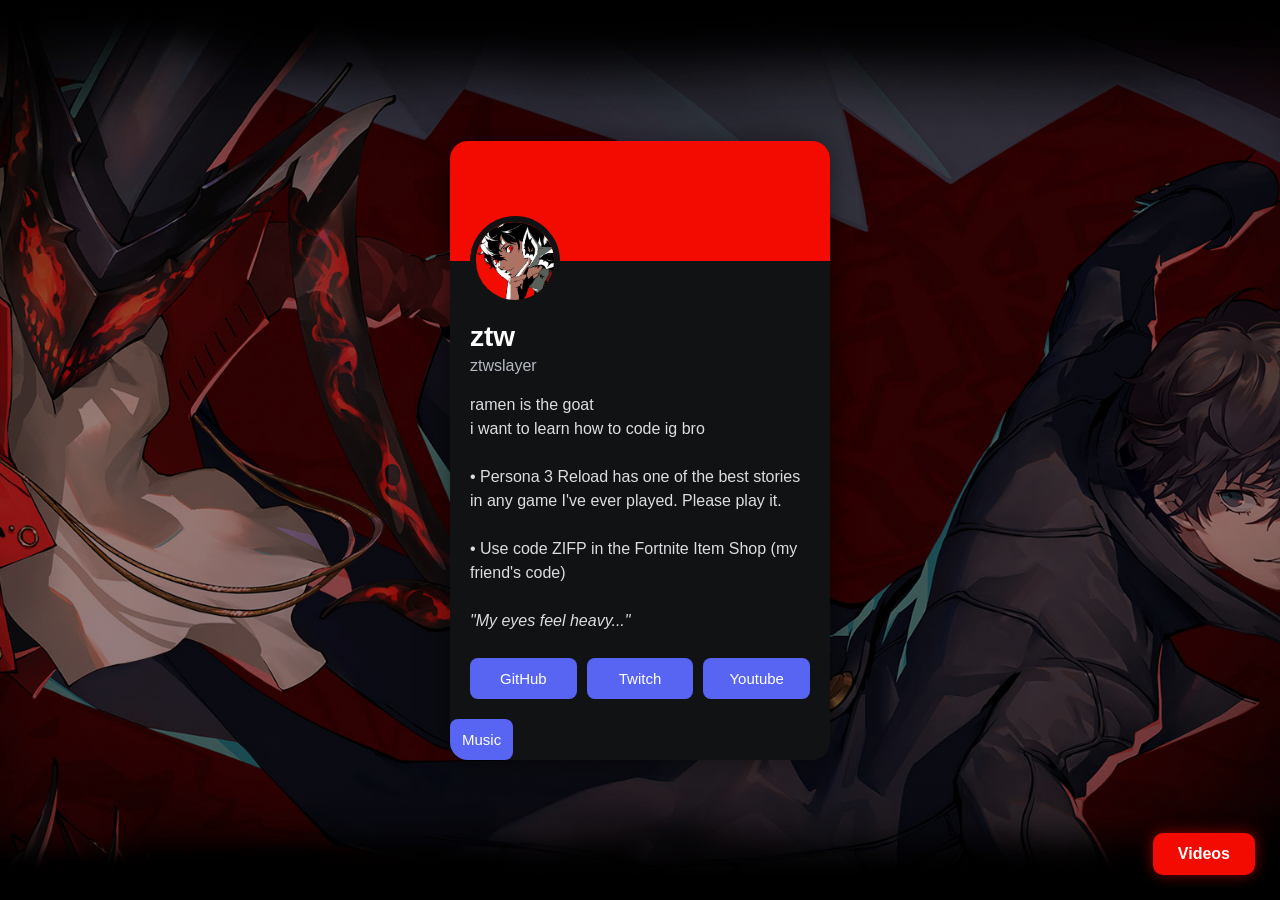
==== index.html @ b6d52662 "Update index.html" ====
<!DOCTYPE html>
<html lang="en">
<head>
<meta charset="UTF-8">
<meta name="viewport" content="width=device-width, initial-scale=1.0">
<title>ztwlayer's website</title>

<style>
*{
    margin:0;
    padding:0;
    box-sizing:border-box;
    font-family:Arial,Helvetica,sans-serif;
}

body{
    background:
    linear-gradient(rgba(0,0,0,0.20), rgba(0,0,0,0.20)),
    url("background.jpg");

    background-size:cover;
    background-position:center;
    background-attachment:fixed;

    display:flex;
    justify-content:center;
    align-items:center;
    height:100vh;
}


.card{
    width:380px;
    background:#111214;
    border-radius:18px;
    overflow:hidden;
    box-shadow:0 0 30px rgba(0,0,0,.5);
}

.banner{
    height:120px;
    background:#f30b01;
}

.profile{
    padding:0 20px 20px;
}

.avatar{
    width:90px;
    height:90px;
    border-radius:50%;
    border:6px solid #111214;
    margin-top:-45px;
    background:#5865F2;
    display:flex;
    justify-content:center;
    align-items:center;
    font-size:36px;
    color:white;
    font-weight:bold;
}

.username{
    margin-top:15px;
    color:white;
    font-size:28px;
    font-weight:bold;
}

.tag{
    color:#b5bac1;
    margin-top:4px;
}

.bio{
    margin-top:18px;
    color:#dbdee1;
    line-height:1.5;
}

.buttons{
    margin-top:25px;
    display:flex;
    gap:10px;
}

.videos-button{
    position:fixed;
    bottom:25px;
    right:25px;

    padding:12px 25px;
    border:none;
    border-radius:10px;

    background:#f30b01;
    color:white;

    font-size:16px;
    font-weight:bold;

    cursor:pointer;
    transition:0.2s;

    box-shadow:0 0 15px rgba(243,11,1,0.5);
}

.videos-button:hover{
    transform:scale(1.08);
    background:#ff241a;
}


    
button{
    flex:1;
    padding:12px;
    border:none;
    border-radius:8px;
    background:#5865F2;
    color:white;
    cursor:pointer;
    font-size:15px;
    transition:.2s;
}

button:hover{
    background:#4752c4;
}
</style>

</head>
<body>

<div class="card">

    <div class="banner"></div>

    <div class="profile">

        <img class="avatar" src="pfp.jpg" alt="Profile Picture">

        <div class="username">ztw</div>
        <div class="tag">ztwslayer</div>

        <div class="bio">
          ramen is the goat<br>
i want to learn how to code ig bro<br><br>

• Persona 3 Reload has one of the best stories in any game I've ever played. Please play it.<br><br>

• Use code ZIFP in the Fortnite Item Shop (my friend's code)<br><br>

<i>"My eyes feel heavy..."</i>
        </div>

        <div class="buttons">
            <button onclick="window.open('https://github.com/ztwslayer')">GitHub</button>
            <button onclick="window.open('https://www.twitch.tv/ztwslayer')">Twitch</button>
            <button onclick="window.open('https://www.youtube.com/@ztwslayer')">Youtube</button>
        </div>
    
</div>
<script>
function startMusic(){
    document.getElementById("music").play();
    document.getElementById("playButton").style.display="none";
}
</script>
    
<audio id="music" loop>
    <source src="Beneath the Mask -rain-.mp3" type="audio/mpeg">
</audio>

<button id="playButton" onclick="startMusic()">Music</button>

    <script>
    const music = document.getElementById("music");
    music.volume = 0.2;
</script>

<button class="videos-button">
    Videos
</button>

</body>
</html>
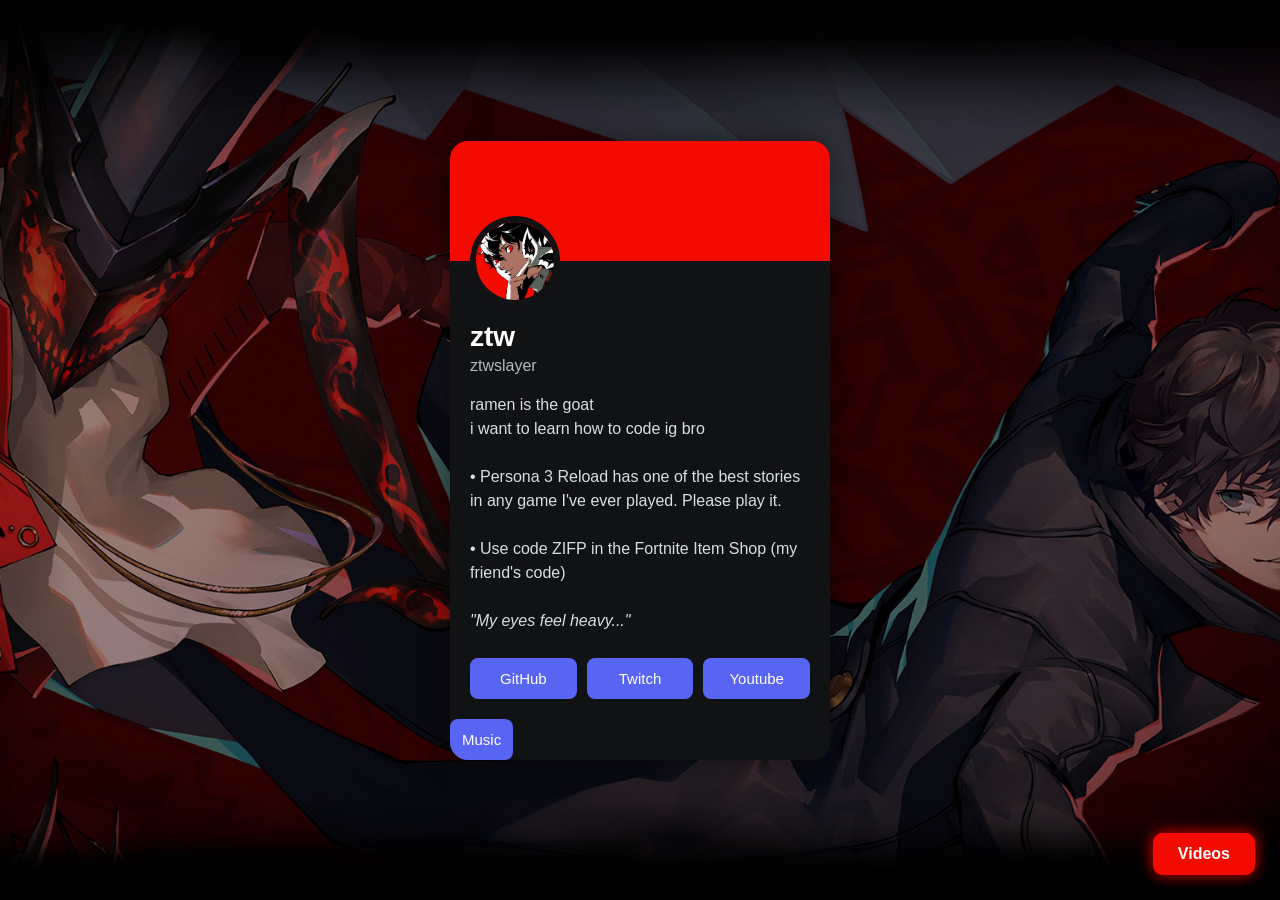
==== commit 2325a453: "Update index.html" ====
--- a/index.html
+++ b/index.html
@@ -184,5 +184,9 @@
     Videos
 </button>
 
+    <button class="videos-button" onclick="window.location.href='videos.html'">
+    Videos
+</button>
+
 </body>
 </html>
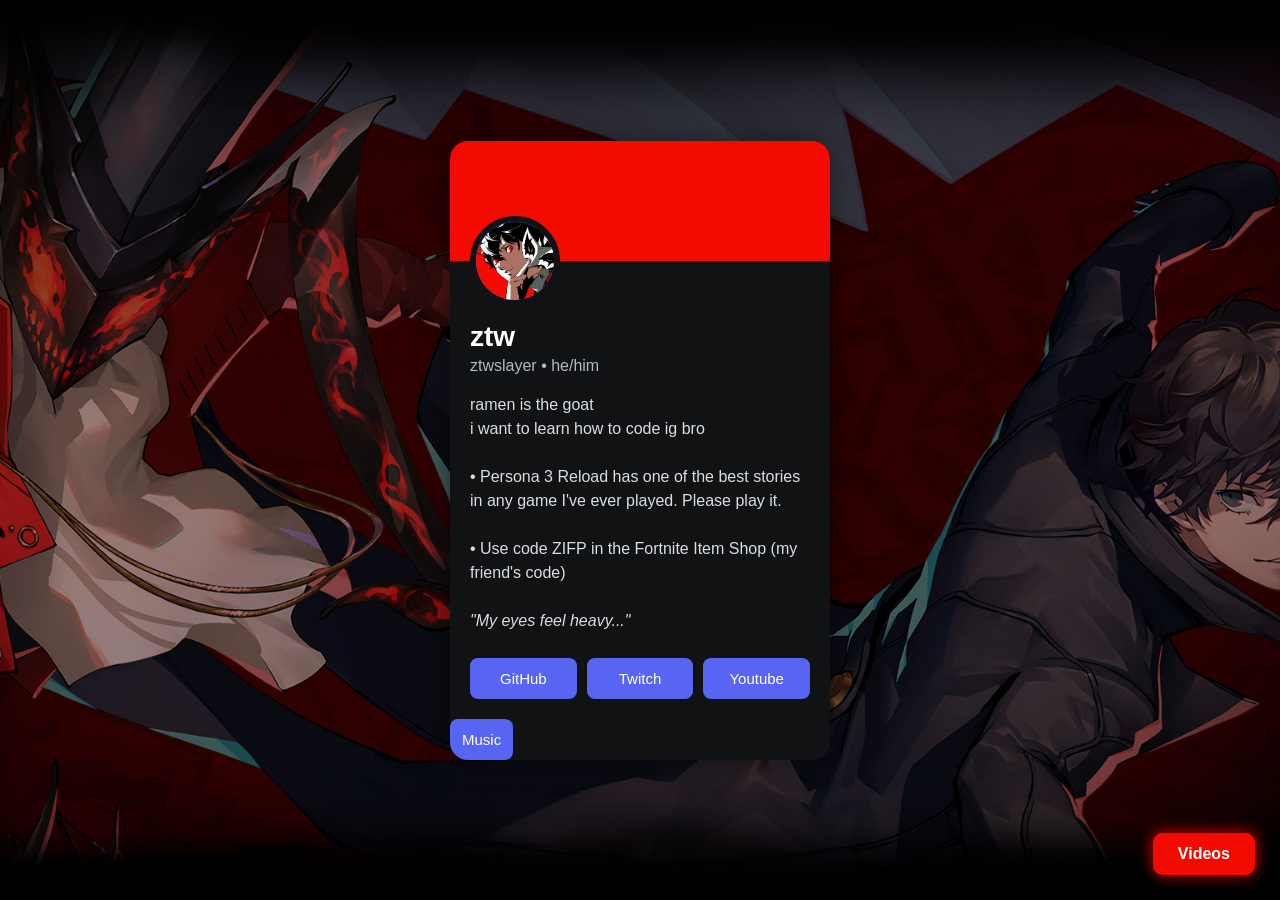
==== commit 3f8093dd: "Update index.html" ====
--- a/index.html
+++ b/index.html
@@ -3,7 +3,7 @@
 <head>
 <meta charset="UTF-8">
 <meta name="viewport" content="width=device-width, initial-scale=1.0">
-<title>ztwlayer's website</title>
+<title>ztwslayer's website</title>
 
 <style>
 *{
@@ -142,7 +142,7 @@
         <img class="avatar" src="pfp.jpg" alt="Profile Picture">
 
         <div class="username">ztw</div>
-        <div class="tag">ztwslayer</div>
+        <div class="tag">ztwslayer • he/him</div>
 
         <div class="bio">
           ramen is the goat<br>
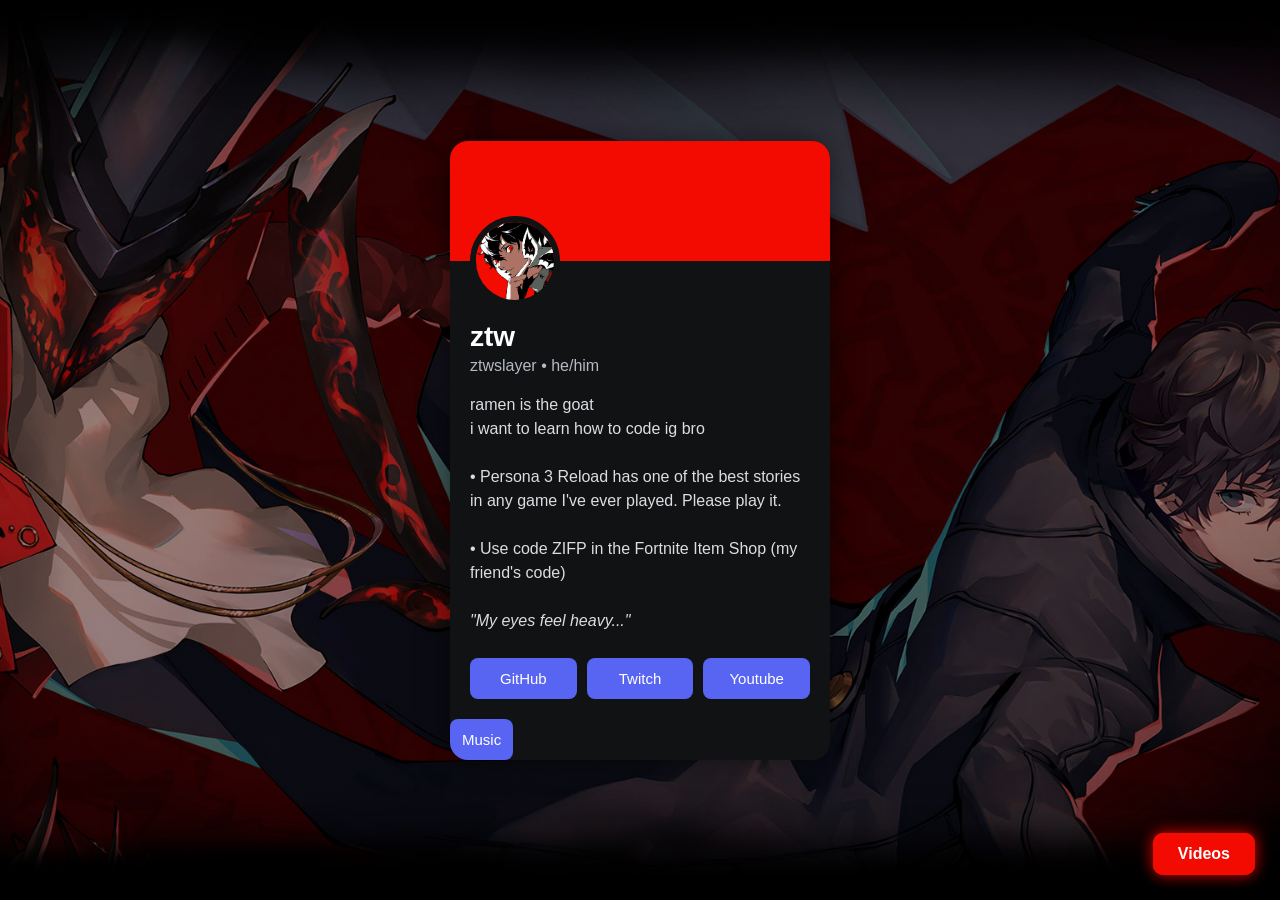
==== commit 4e04904d: "Update index.html" ====
--- a/index.html
+++ b/index.html
@@ -6,6 +6,21 @@
 <title>ztwslayer's website</title>
 
 <style>
+
+body{
+    animation: fadeIn 0.4s ease-in;
+}
+
+@keyframes fadeIn{
+    from{
+        opacity:0;
+    }
+
+    to{
+        opacity:1;
+    }
+}
+    
 *{
     margin:0;
     padding:0;
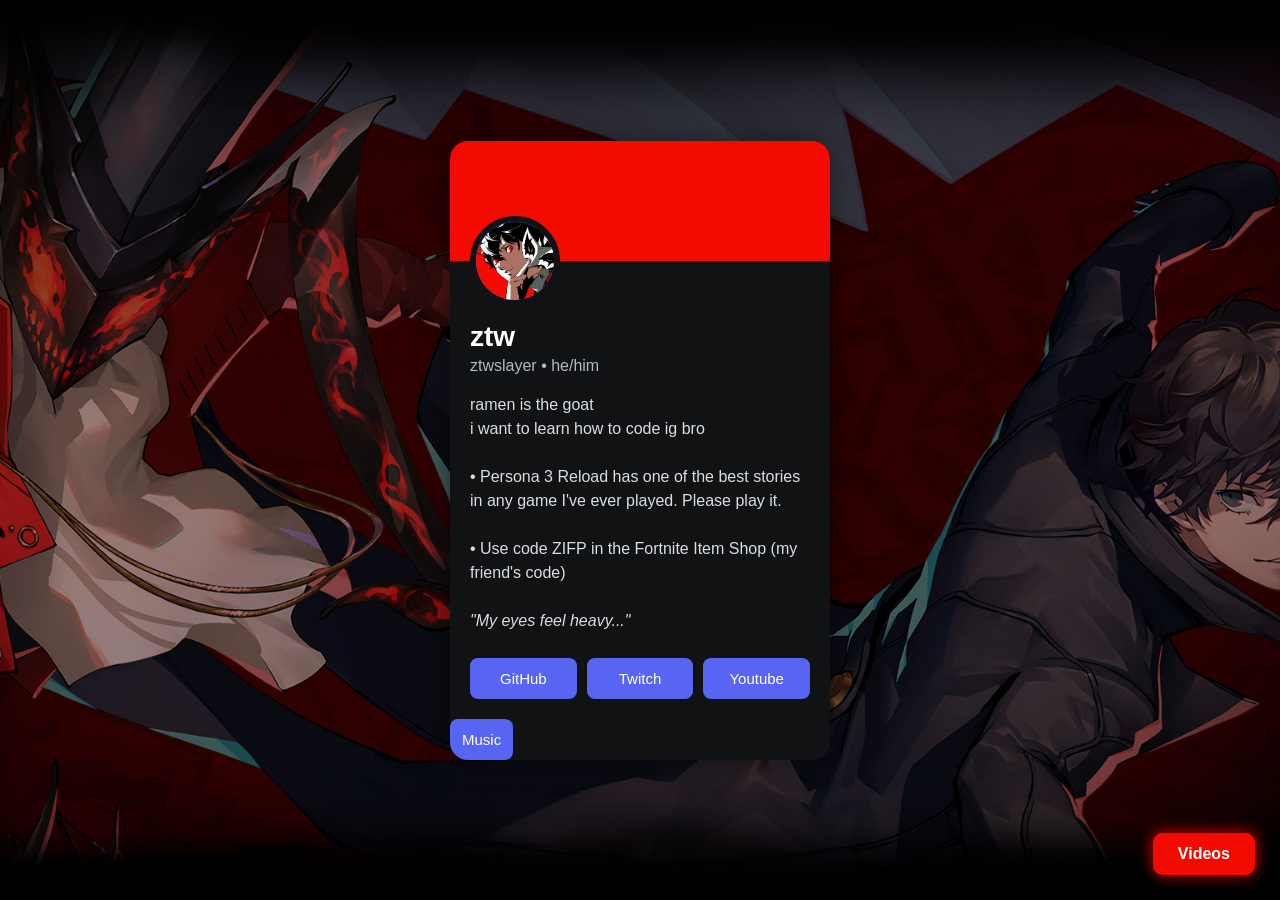
==== commit a0f357aa: "Update index.html" ====
--- a/index.html
+++ b/index.html
@@ -203,5 +203,15 @@
     Videos
 </button>
 
+    <script>
+function goToPage(page){
+    document.body.style.opacity = "0";
+
+    setTimeout(() => {
+        window.location.href = page;
+    }, 400);
+}
+</script>
+
 </body>
 </html>
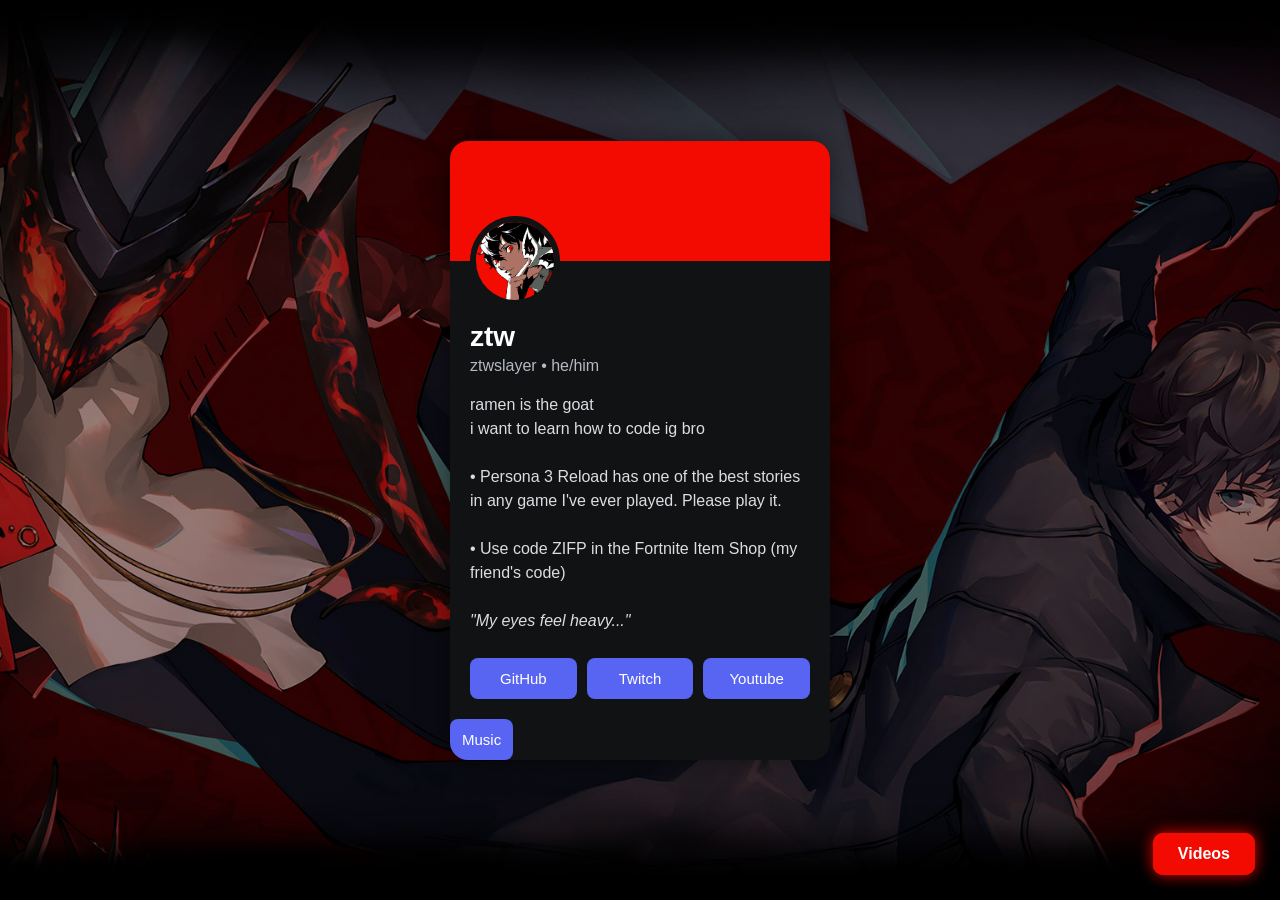
==== commit a9f2eb63: "Update index.html" ====
--- a/index.html
+++ b/index.html
@@ -8,6 +8,11 @@
 <style>
 
 body{
+    opacity:1;
+    transition:opacity 0.4s ease;
+}
+    
+    body{
     animation: fadeIn 0.4s ease-in;
 }
 
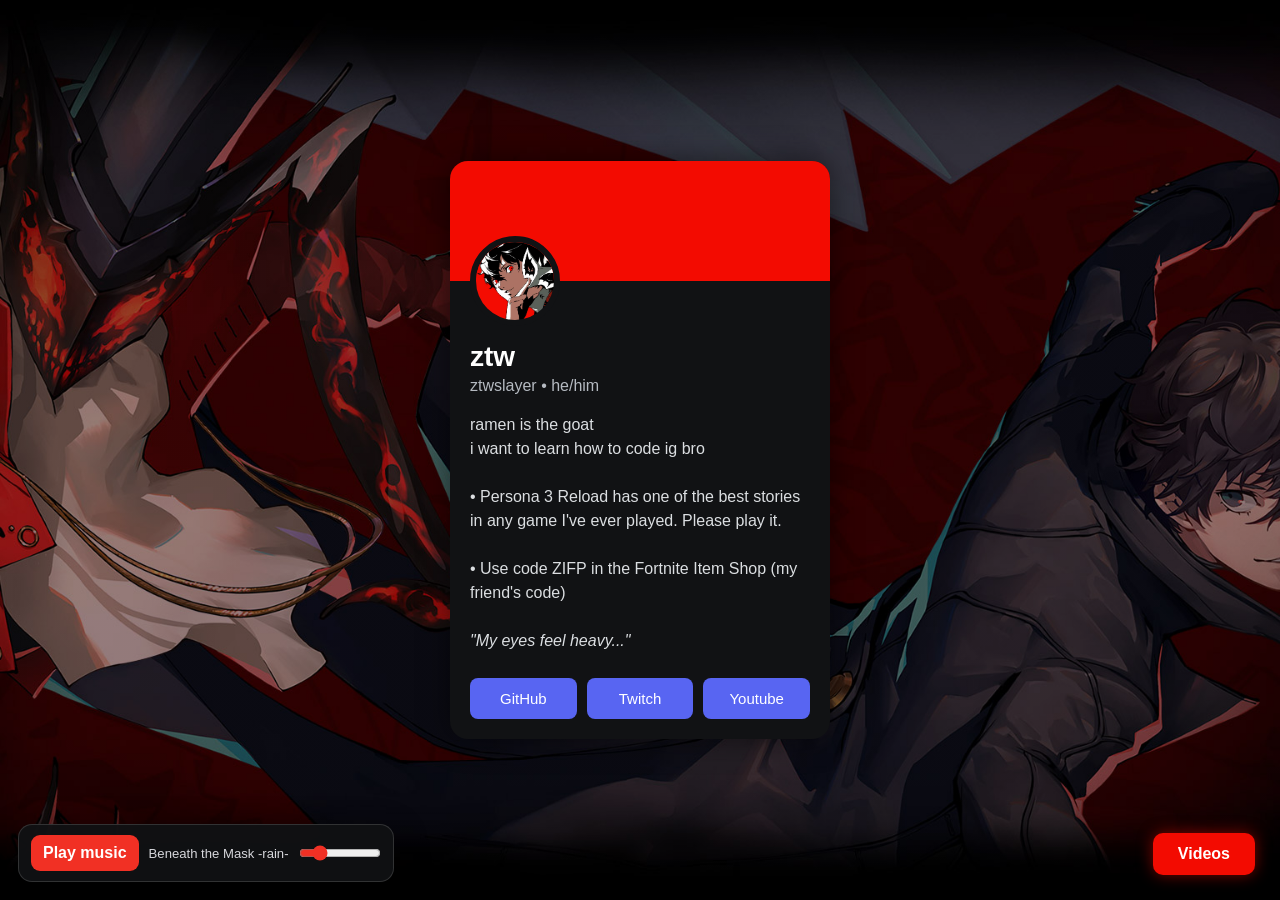
==== commit 7e764c25: "Add shared music and page transitions Preserve the current Videos copy while adding cross-page fades" ====
--- a/index.html
+++ b/index.html
@@ -4,27 +4,9 @@
 <meta charset="UTF-8">
 <meta name="viewport" content="width=device-width, initial-scale=1.0">
 <title>ztwslayer's website</title>
+<link rel="stylesheet" href="site.css">
 
-<style>
-
-body{
-    opacity:1;
-    transition:opacity 0.4s ease;
-}
-    
-    body{
-    animation: fadeIn 0.4s ease-in;
-}
-
-@keyframes fadeIn{
-    from{
-        opacity:0;
-    }
-
-    to{
-        opacity:1;
-    }
-}
+<style id="page-styles">
     
 *{
     margin:0;
@@ -124,6 +106,9 @@
     transition:0.2s;
 
     box-shadow:0 0 15px rgba(243,11,1,0.5);
+    display:inline-flex;
+    align-items:center;
+    text-decoration:none;
 }
 
 .videos-button:hover{
@@ -152,6 +137,8 @@
 
 </head>
 <body>
+
+<div class="site-content" data-site-content>
 
 <div class="card">
 
@@ -182,41 +169,21 @@
         </div>
     
 </div>
-<script>
-function startMusic(){
-    document.getElementById("music").play();
-    document.getElementById("playButton").style.display="none";
-}
-</script>
-    
-<audio id="music" loop>
-    <source src="Beneath the Mask -rain-.mp3" type="audio/mpeg">
-</audio>
+</div>
 
-<button id="playButton" onclick="startMusic()">Music</button>
+<a class="videos-button" href="videos.html">Videos</a>
+</div>
 
-    <script>
-    const music = document.getElementById("music");
-    music.volume = 0.2;
-</script>
+<aside class="music-dock" aria-label="Music player">
+    <audio id="site-music" loop preload="metadata" src="Beneath the Mask -rain-.mp3"></audio>
+    <button class="music-toggle" id="music-toggle" type="button" aria-pressed="false">Play music</button>
+    <span class="music-title">Beneath the Mask -rain-</span>
+    <label class="visually-hidden" for="music-volume">Volume</label>
+    <input class="music-volume" id="music-volume" type="range" min="0" max="1" step="0.05" value="0.2" aria-label="Music volume">
+    <span class="visually-hidden" id="music-status" aria-live="polite"></span>
+</aside>
 
-<button class="videos-button">
-    Videos
-</button>
-
-    <button class="videos-button" onclick="window.location.href='videos.html'">
-    Videos
-</button>
-
-    <script>
-function goToPage(page){
-    document.body.style.opacity = "0";
-
-    setTimeout(() => {
-        window.location.href = page;
-    }, 400);
-}
-</script>
+<script src="site.js" defer></script>
 
 </body>
 </html>
--- a/site.css
+++ b/site.css
@@ -0,0 +1,94 @@
+.site-content {
+  opacity: 1;
+  animation: site-fade-in 320ms ease both;
+  transition: opacity 260ms ease;
+}
+
+.site-content.is-leaving {
+  opacity: 0;
+  animation: none;
+}
+
+@keyframes site-fade-in {
+  from { opacity: 0; }
+  to { opacity: 1; }
+}
+
+.music-dock {
+  position: fixed;
+  z-index: 1000;
+  left: 18px;
+  bottom: 18px;
+  display: flex;
+  align-items: center;
+  gap: 10px;
+  max-width: calc(100vw - 36px);
+  padding: 10px 12px;
+  border: 1px solid rgba(255, 255, 255, 0.14);
+  border-radius: 14px;
+  color: #f7f7f8;
+  background: rgba(17, 18, 20, 0.92);
+  box-shadow: 0 10px 34px rgba(0, 0, 0, 0.45);
+  backdrop-filter: blur(14px);
+  font-family: Arial, Helvetica, sans-serif;
+}
+
+.music-toggle {
+  width: auto;
+  min-width: 86px;
+  flex: 0 0 auto;
+  margin: 0;
+  padding: 9px 12px;
+  border: 0;
+  border-radius: 9px;
+  color: white;
+  background: #f13024;
+  font: inherit;
+  font-weight: 700;
+  cursor: pointer;
+}
+
+.music-toggle:hover { background: #ff4036; }
+
+.music-title {
+  overflow: hidden;
+  max-width: 180px;
+  color: #d7d7dc;
+  font-size: 0.82rem;
+  text-overflow: ellipsis;
+  white-space: nowrap;
+}
+
+.music-volume {
+  width: 82px;
+  accent-color: #f13024;
+}
+
+.visually-hidden {
+  position: absolute !important;
+  width: 1px !important;
+  height: 1px !important;
+  padding: 0 !important;
+  overflow: hidden !important;
+  clip: rect(0, 0, 0, 0) !important;
+  white-space: nowrap !important;
+  border: 0 !important;
+}
+
+@media (max-width: 560px) {
+  .music-dock {
+    right: 14px;
+    bottom: 14px;
+    left: 14px;
+  }
+
+  .music-title { flex: 1; }
+  .music-volume { width: 70px; }
+}
+
+@media (prefers-reduced-motion: reduce) {
+  .site-content {
+    animation: none;
+    transition: none;
+  }
+}
